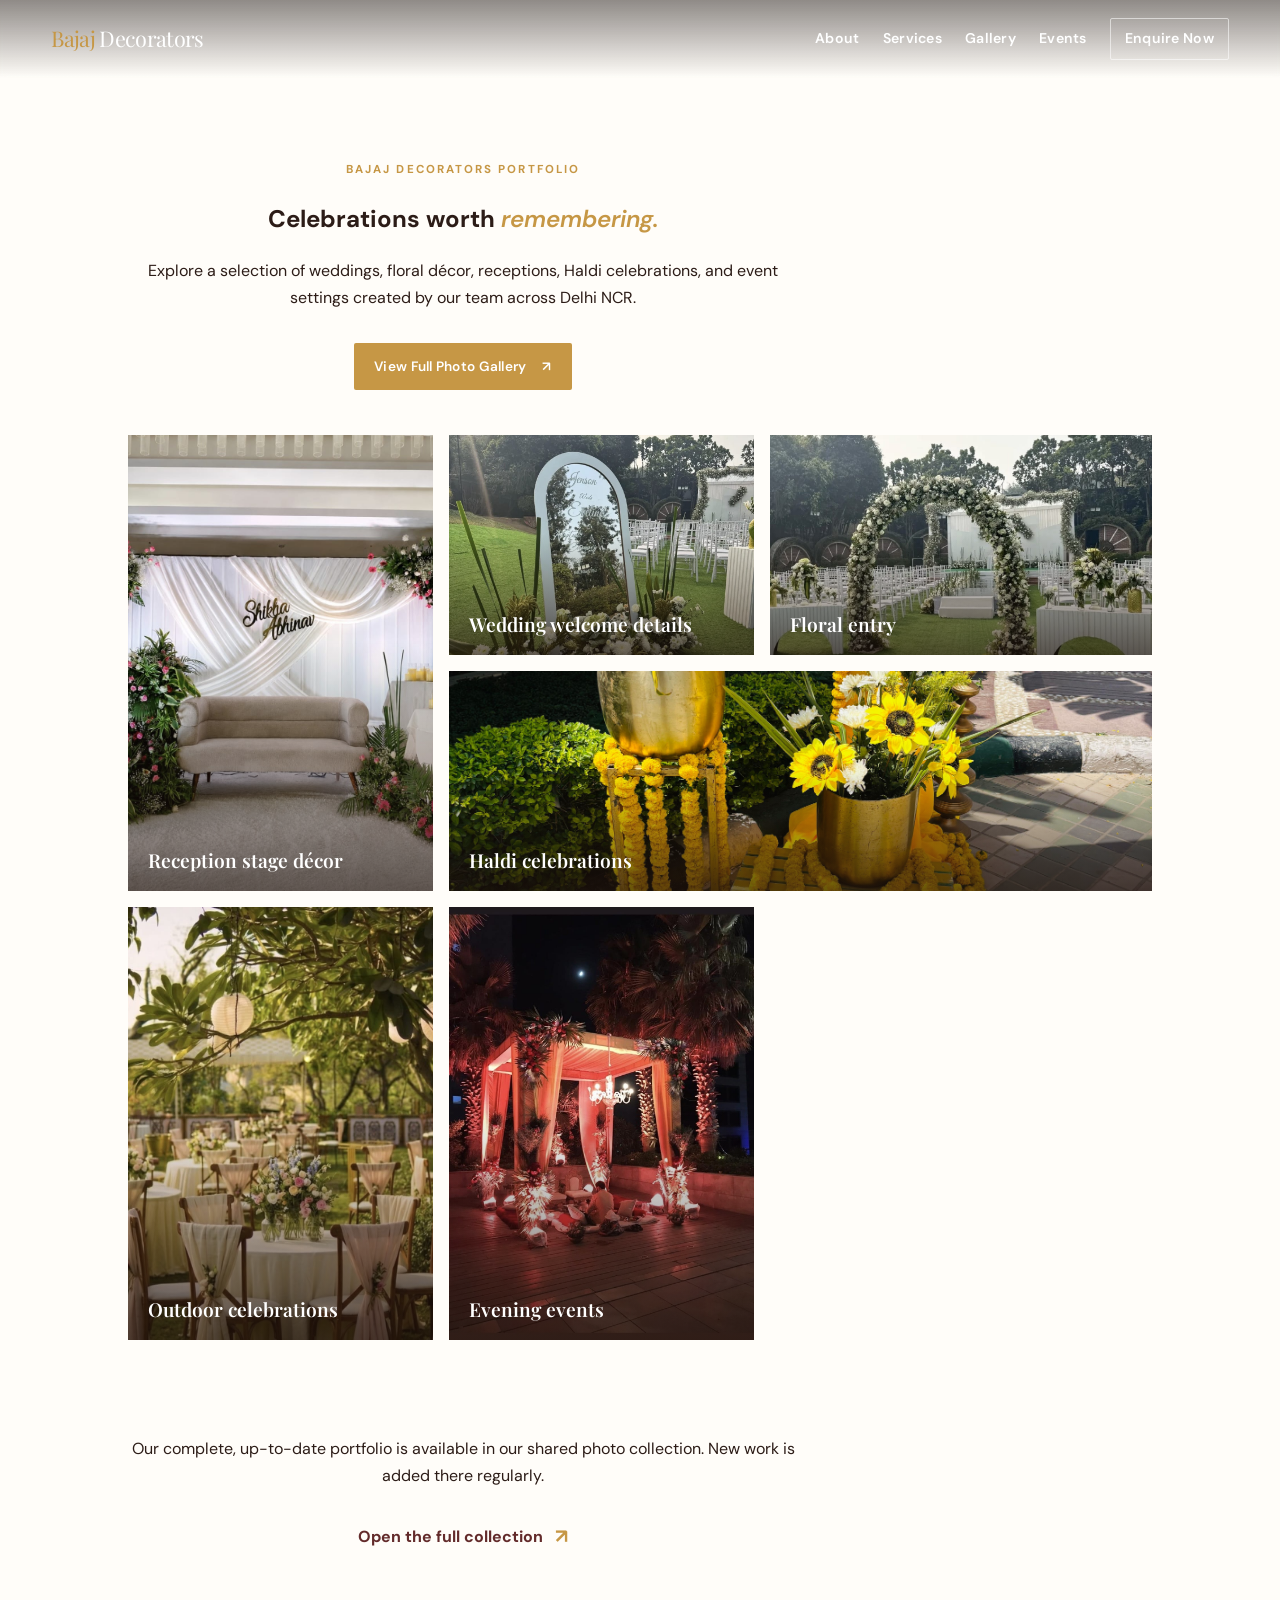
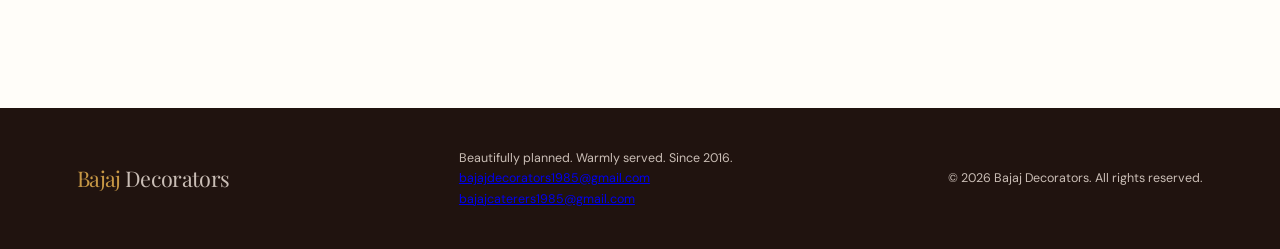
==== gallery.html @ 03653d62 "Add initial gallery.html with gallery structure" ====
<!doctype html>
<html lang="en">
<head>
  <meta charset="UTF-8">
  <meta name="viewport" content="width=device-width, initial-scale=1.0">
  <meta name="description" content="Explore weddings, receptions, décor, catering, and celebrations by Bajaj Decorators across Delhi NCR.">
  <title>Our Gallery | Bajaj Decorators</title>
  <link rel="preconnect" href="https://fonts.googleapis.com">
  <link rel="preconnect" href="https://fonts.gstatic.com" crossorigin>
  <link href="https://fonts.googleapis.com/css2?family=DM+Sans:wght@400;500;600;700&family=Playfair+Display:wght@600;700&display=swap" rel="stylesheet">
  <link rel="stylesheet" href="styles.css">
  <link rel="stylesheet" href="contact-simple.css">
</head>
<body>
  <header class="site-header" id="top">
    <a class="brand" href="index.html" aria-label="Bajaj Decorators home"><span>Bajaj</span> Decorators</a>
    <button class="menu-toggle" aria-label="Open navigation" aria-expanded="false"><span></span><span></span><span></span></button>
    <nav class="nav" aria-label="Main navigation">
      <a href="index.html#about">About</a>
      <a href="index.html#services">Services</a>
      <a href="gallery.html">Gallery</a>
      <a href="index.html#packages">Events</a>
      <a href="index.html#contact" class="nav-cta">Enquire Now</a>
    </nav>
  </header>

  <main>
    <section class="gallery section" style="padding-top: 10rem;">
      <div class="section-heading center reveal">
        <p class="eyebrow">Bajaj Decorators portfolio</p>
        <h1>Celebrations worth <em>remembering.</em></h1>
        <p>Explore a selection of weddings, floral décor, receptions, Haldi celebrations, and event settings created by our team across Delhi NCR.</p>
        <p style="margin-top: 2rem;"><a class="button button-gold" href="https://photos.app.goo.gl/iQLnN5PrqqTYxseU6" target="_blank" rel="noopener">View Full Photo Gallery <span>↗</span></a></p>
      </div>

      <div class="gallery-grid">
        <figure class="gallery-item tall reveal"><img src="reception-stage-decor.jpg" alt="Elegant floral reception stage décor"><figcaption>Reception stage décor</figcaption></figure>
        <figure class="gallery-item reveal"><img src="welcome-mirror-decor.jpg" alt="Floral welcome mirror for a wedding event"><figcaption>Wedding welcome details</figcaption></figure>
        <figure class="gallery-item reveal"><img src="floral-entry-arch.jpg" alt="White floral entry arch at an outdoor event"><figcaption>Floral entry</figcaption></figure>
        <figure class="gallery-item wide reveal"><img src="haldi-floral-decor.jpg" alt="Yellow floral décor at a celebration"><figcaption>Haldi celebrations</figcaption></figure>
        <figure class="gallery-item reveal"><img src="outdoor-celebration.jpg" alt="Outdoor celebration table setup with floral décor"><figcaption>Outdoor celebrations</figcaption></figure>
        <figure class="gallery-item reveal"><img src="evening-event-lighting.jpg" alt="Warmly lit evening celebration décor"><figcaption>Evening events</figcaption></figure>
      </div>

      <div class="section-heading center reveal" style="padding-top: 5rem;">
        <p>Our complete, up-to-date portfolio is available in our shared photo collection. New work is added there regularly.</p>
        <a class="text-link" href="https://photos.app.goo.gl/iQLnN5PrqqTYxseU6" target="_blank" rel="noopener">Open the full collection <span>↗</span></a>
      </div>
    </section>
  </main>

  <footer>
    <a class="brand" href="index.html"><span>Bajaj</span> Decorators</a>
    <p>Beautifully planned. Warmly served. Since 2016.<br><a href="mailto:bajajdecorators1985@gmail.com">bajajdecorators1985@gmail.com</a><br><a href="mailto:bajajcaterers1985@gmail.com">bajajcaterers1985@gmail.com</a></p>
    <p>© <span id="year"></span> Bajaj Decorators. All rights reserved.</p>
  </footer>
  <script src="script.js"></script>
</body>
</html>
---- styles.css ----
:root{--cream:#fbf6ed;--paper:#fffdf9;--gold:#c69745;--gold-light:#e9d5ac;--maroon:#632b2b;--brown:#2c1c17;--muted:#786a61;--line:#e9ded0;--serif:'Playfair Display',Georgia,serif;--sans:'DM Sans',Arial,sans-serif}*{box-sizing:border-box}html{scroll-behavior:smooth}body{margin:0;background:var(--cream);color:var(--brown);font-family:var(--sans);font-size:16px;line-height:1.65}.site-header{height:78px;width:100%;display:flex;align-items:center;justify-content:space-between;padding:0 clamp(24px,6vw,96px);position:absolute;z-index:10;color:#fff}.brand{font-family:var(--serif);font-size:1.35rem;color:inherit;text-decoration:none;letter-spacing:-.03em}.brand span{color:var(--gold)}.nav{display:flex;align-items:center;gap:28px}.nav a{color:inherit;text-decoration:none;font-size:.88rem;font-weight:600;letter-spacing:.02em}.nav a:not(.nav-cta):hover{color:var(--gold-light)}.nav-cta{border:1px solid rgba(255,255,255,.55);padding:9px 16px;border-radius:2px}.menu-toggle{display:none;background:transparent;border:0;padding:8px}.menu-toggle span{display:block;width:24px;height:2px;background:#fff;margin:5px}.hero{min-height:780px;min-height:100svh;display:flex;align-items:center;padding:130px clamp(24px,12vw,190px);background:linear-gradient(90deg,rgba(30,17,13,.8),rgba(30,17,13,.37)),url('https://images.unsplash.com/photo-1507504031003-b417219a0fde?auto=format&fit=crop&w=2000&q=90') center/cover;color:#fff;position:relative}.hero-content{max-width:680px}.eyebrow{text-transform:uppercase;color:var(--gold);font-size:.72rem;font-weight:700;letter-spacing:.18em;margin:0 0 17px}.hero h1,.section h2,.why-content h2,.contact h2{font:700 clamp(2.75rem,6vw,5.5rem)/1.06 var(--serif);letter-spacing:-.045em;margin:0 0 24px}.section h2,.why-content h2,.contact h2{font-size:clamp(2.25rem,4vw,4rem)}em{font-weight:600;color:var(--gold);font-style:italic}.hero-copy{max-width:570px;font-size:1.08rem;color:#f4ede8;margin-bottom:32px}.hero-actions{display:flex;gap:12px;flex-wrap:wrap}.button{display:inline-flex;align-items:center;justify-content:center;gap:16px;text-decoration:none;border:0;cursor:pointer;font:600 .85rem var(--sans);letter-spacing:.02em;padding:15px 20px;border-radius:2px;transition:.25s}.button:hover{transform:translateY(-3px);box-shadow:0 10px 20px rgba(31,15,7,.16)}.button-gold{background:var(--gold);color:#fff}.button-outline{border:1px solid rgba(255,255,255,.65);color:#fff}.button-dark{background:var(--brown);color:#fff}.hero-scroll{font-size:.7rem;text-transform:uppercase;letter-spacing:.16em;position:absolute;bottom:30px;left:clamp(24px,6vw,96px);display:flex;gap:12px;align-items:center}.hero-scroll span{width:42px;height:1px;background:var(--gold)}.section{padding:110px clamp(24px,10vw,160px)}.intro{display:grid;grid-template-columns:1.08fr .92fr;align-items:center;gap:clamp(45px,9vw,140px);background:var(--paper)}.intro-image{position:relative}.intro-image img{display:block;width:100%;height:590px;object-fit:cover}.image-note{background:var(--maroon);color:#fff;padding:22px 26px;position:absolute;bottom:-25px;right:-25px;font:600 1.2rem/1.3 var(--serif)}.image-note span{font:400 .78rem var(--sans);color:var(--gold-light);letter-spacing:.05em}.intro-copy>p:not(.eyebrow),.location-copy>p{color:var(--muted);max-width:540px}.text-link{display:inline-flex;margin-top:15px;gap:12px;align-items:center;color:var(--maroon);font-weight:700;text-decoration:none}.text-link span{color:var(--gold);font-size:1.25rem}.services{background:var(--cream)}.center{text-align:center}.section-heading{max-width:670px;margin:0 auto 55px}.section-heading>p:last-child{color:var(--muted)}.service-grid{display:grid;grid-template-columns:repeat(3,1fr);border:1px solid var(--line)}.service-card{padding:37px 32px;border-right:1px solid var(--line);border-bottom:1px solid var(--line);background:var(--paper);transition:.25s}.service-card:nth-child(3n){border-right:0}.service-card:nth-last-child(-n+3){border-bottom:0}.service-card:hover{background:var(--maroon);color:#fff;transform:scale(1.02);position:relative;z-index:1;box-shadow:0 10px 24px #50201d33}.service-card span{color:var(--gold);font-size:.76rem;font-weight:700;letter-spacing:.1em}.service-card h3{font:600 1.3rem/1.22 var(--serif);margin:20px 0 12px}.service-card p{font-size:.88rem;color:var(--muted);margin:0}.service-card:hover p{color:#f3ddd2}.why-us{display:grid;grid-template-columns:1fr 1fr;background:var(--brown);color:#fff}.why-image{min-height:620px}.why-image img{width:100%;height:100%;object-fit:cover}.why-content{padding:90px clamp(30px,8vw,120px);align-self:center}.why-content h2{max-width:540px}.reasons{display:grid;grid-template-columns:1fr 1fr;gap:0 32px;margin-top:37px}.reasons div{border-top:1px solid #ffffff2b;padding:14px 0;display:flex;gap:14px;align-items:baseline}.reasons b{color:var(--gold);font-size:.72rem}.reasons p{font-size:.89rem;margin:0}.gallery{background:var(--paper)}.gallery .section-heading{margin:0 0 45px}.gallery-grid{display:grid;grid-template-columns:1fr 1fr 1.25fr;grid-template-rows:220px 220px;gap:16px}.gallery-item{position:relative;overflow:hidden;margin:0}.gallery-item img{width:100%;height:100%;object-fit:cover;display:block;transition:.5s}.gallery-item:hover img{transform:scale(1.07)}.gallery-item:after{content:'';position:absolute;inset:0;background:linear-gradient(transparent 45%,#1e110ba8)}.gallery-item figcaption{position:absolute;bottom:18px;left:20px;color:#fff;font:600 1.2rem var(--serif);z-index:1}.gallery-item.tall{grid-row:span 2}.gallery-item.wide{grid-column:span 2}.gallery-note{font-size:.82rem;color:var(--muted);margin:20px 0 0}.packages{background:#f4ecdf}.package-grid{display:grid;grid-template-columns:repeat(3,1fr);gap:22px;align-items:center;max-width:1170px;margin:auto}.package-card{background:var(--paper);padding:38px 35px;border:1px solid var(--line);min-height:440px}.package-card.featured{background:var(--maroon);color:#fff;padding-top:49px;padding-bottom:49px;border:0;box-shadow:0 18px 35px #48231c2b}.package-type{text-transform:uppercase;letter-spacing:.15em;font-size:.68rem;color:var(--gold);font-weight:700;margin:0 0 18px}.package-card h3{font:600 2rem var(--serif);margin:0 0 12px}.package-copy{font-size:.9rem;color:var(--muted);min-height:50px}.featured .package-copy{color:#ecdeda}.price{font-size:.75rem;text-transform:uppercase;letter-spacing:.08em;margin:24px 0 16px}.price strong{display:block;font:600 1.45rem var(--serif);text-transform:none;letter-spacing:0;color:var(--brown)}.featured .price strong{color:var(--gold-light)}.package-card ul{padding:0;list-style:none;border-top:1px solid var(--line);margin:0 0 28px}.package-card li{font-size:.84rem;padding:8px 0;border-bottom:1px solid var(--line)}.package-card li:before{content:'✓';color:var(--gold);margin-right:8px}.featured ul,.featured li{border-color:#ffffff2c}.location{display:grid;grid-template-columns:.9fr 1.1fr;gap:70px;align-items:center;background:var(--paper)}.map-placeholder{background:linear-gradient(135deg,#e8dbc7 25%,#f3e9dc 25% 50%,#e8dbc7 50% 75%,#f3e9dc 75%);background-size:34px 34px;min-height:350px;display:grid;place-items:center;text-align:center}.map-placeholder div{background:#fff;padding:23px 29px;box-shadow:0 10px 25px #5933181e;display:grid;gap:5px}.map-placeholder span{color:var(--maroon);font-size:2rem}.map-placeholder b{font:600 1rem var(--serif)}.map-placeholder small{color:var(--muted);font-size:.72rem}.contact{background:var(--brown);color:#fff;padding:100px clamp(24px,10vw,160px)}.contact-inner{display:grid;grid-template-columns:.85fr 1.15fr;gap:clamp(50px,10vw,150px);max-width:1250px;margin:auto}.contact-copy>p:not(.eyebrow){color:#e6d9d2;max-width:440px}.quick-links{display:flex;flex-wrap:wrap;gap:10px;margin:30px 0}.quick-links a{border:1px solid #ffffff5c;color:#fff;text-decoration:none;padding:9px 13px;font-size:.82rem;font-weight:600}.quick-links span{color:var(--gold)}.contact-details{font-size:.85rem;color:var(--gold-light)}.enquiry-form{background:var(--paper);padding:33px;color:var(--brown);display:grid;gap:17px}.enquiry-form label{font-size:.76rem;font-weight:700;letter-spacing:.04em;display:grid;gap:6px}.enquiry-form input,.enquiry-form select,.enquiry-form textarea{font:400 .9rem var(--sans);padding:11px 0;border:0;border-bottom:1px solid var(--line);background:transparent;color:var(--brown);outline:none}.enquiry-form input:focus,.enquiry-form select:focus,.enquiry-form textarea:focus{border-color:var(--gold)}.form-row{display:grid;grid-template-columns:1fr 1fr;gap:22px}.form-status{margin:0;color:var(--maroon);font-size:.83rem}footer{display:grid;grid-template-columns:1fr 1fr 1fr;gap:20px;align-items:center;padding:27px clamp(24px,6vw,96px);background:#20130f;color:#cabeb6;font-size:.78rem}footer p:last-child{text-align:right}.reveal{opacity:0;transform:translateY(18px);transition:opacity .7s ease,transform .7s ease}.reveal.visible{opacity:1;transform:none}@media(max-width:850px){.site-header{height:65px;padding:0 24px}.menu-toggle{display:block;z-index:2}.nav{display:none;position:absolute;top:0;right:0;left:0;padding:80px 24px 24px;background:var(--brown);flex-direction:column;align-items:flex-start;gap:18px}.nav.open{display:flex}.nav-cta{width:100%;text-align:center}.hero{min-height:650px;padding:110px 24px 80px}.hero-scroll{left:24px}.section{padding:75px 24px}.intro,.location,.contact-inner{grid-template-columns:1fr}.intro-image img{height:430px}.intro{gap:55px}.image-note{right:12px;bottom:-18px}.service-grid{grid-template-columns:1fr 1fr}.service-card:nth-child(3n){border-right:1px solid var(--line)}.service-card:nth-child(2n){border-right:0}.service-card:nth-last-child(-n+3){border-bottom:1px solid var(--line)}.service-card:nth-last-child(-n+2){border-bottom:0}.why-us{grid-template-columns:1fr}.why-image{min-height:350px}.why-content{padding:70px 24px}.gallery-grid{grid-template-columns:1fr 1fr;grid-template-rows:200px 200px 200px}.gallery-item.tall{grid-row:span 2}.gallery-item.wide{grid-column:span 2}.package-grid{grid-template-columns:1fr;max-width:500px}.package-card,.package-card.featured{min-height:0;padding:35px}.location{gap:40px}.contact{padding:75px 24px}footer{grid-template-columns:1fr;text-align:center;padding:30px 24px}footer p{margin:0}footer p:last-child{text-align:center}}@media(max-width:480px){.hero h1{font-size:2.85rem}.hero-copy{font-size:.96rem}.section h2,.why-content h2,.contact h2{font-size:2.45rem}.service-grid,.reasons,.gallery-grid,.form-row{grid-template-columns:1fr}.service-card,.service-card:nth-child(3n){border-right:0}.service-card:nth-last-child(-n+2){border-bottom:1px solid var(--line)}.service-card:last-child{border-bottom:0}.gallery-grid{grid-template-rows:220px 180px 180px 200px}.gallery-item.tall{grid-row:span 1}.gallery-item.wide{grid-column:span 1}.reasons{gap:0}.map-placeholder{min-height:260px}}
---- contact-simple.css ----
.contact-message{background:var(--paper);color:var(--brown);padding:38px;align-self:center}.contact-message h3{font:600 2rem/1.15 var(--serif);margin:0 0 15px}.contact-message p:not(.eyebrow){color:var(--muted);font-size:.92rem;margin:0 0 24px}.hero.hero-crisp{background-image:linear-gradient(90deg,rgba(25,16,12,.52),rgba(25,16,12,.08)),url('exec-2c87ad15-1db0-4bf9-98c1-8e76891f3cc4.png');background-position:center;background-size:cover;background-repeat:no-repeat}.reviews{background:var(--cream)}.review-grid{display:grid;grid-template-columns:repeat(2,1fr);gap:22px;max-width:940px;margin:auto}.review-card{padding:34px;background:var(--paper);border:1px solid var(--line)}.review-card p{font:600 1.2rem/1.5 var(--serif);margin:0 0 20px}.review-card footer{display:block;padding:0;background:transparent;color:var(--muted);font-size:.78rem}.review-source{text-align:center;margin:24px 0 0;font-size:.82rem}.review-source a{color:var(--maroon);font-weight:700}@media(max-width:850px){.contact-message{padding:30px}.review-grid{grid-template-columns:1fr}.hero.hero-crisp{background-position:62% center}}.site-header{height:78px;padding:0 clamp(20px,4vw,72px);background:linear-gradient(180deg,rgba(22,14,11,.48),rgba(22,14,11,0));backdrop-filter:blur(3px)}.nav{gap:clamp(12px,1.8vw,28px);white-space:nowrap}.nav a{font-size:clamp(.73rem,1.1vw,.88rem)}.nav-cta{padding:8px 14px}@media(max-width:760px){.site-header{height:70px;padding:0 20px;background:rgba(28,18,15,.88);backdrop-filter:blur(10px)}.menu-toggle{display:block;z-index:20}.nav{display:none;position:absolute;top:70px;left:16px;right:16px;flex-direction:column;align-items:stretch;gap:2px;padding:12px;background:#2c1c17;border:1px solid rgba(233,213,172,.38);box-shadow:0 18px 35px rgba(0,0,0,.24)}.nav.open{display:flex}.nav a{display:block;padding:10px 12px;font-size:.9rem}.nav-cta{text-align:center;margin-top:4px;padding:10px 12px}}
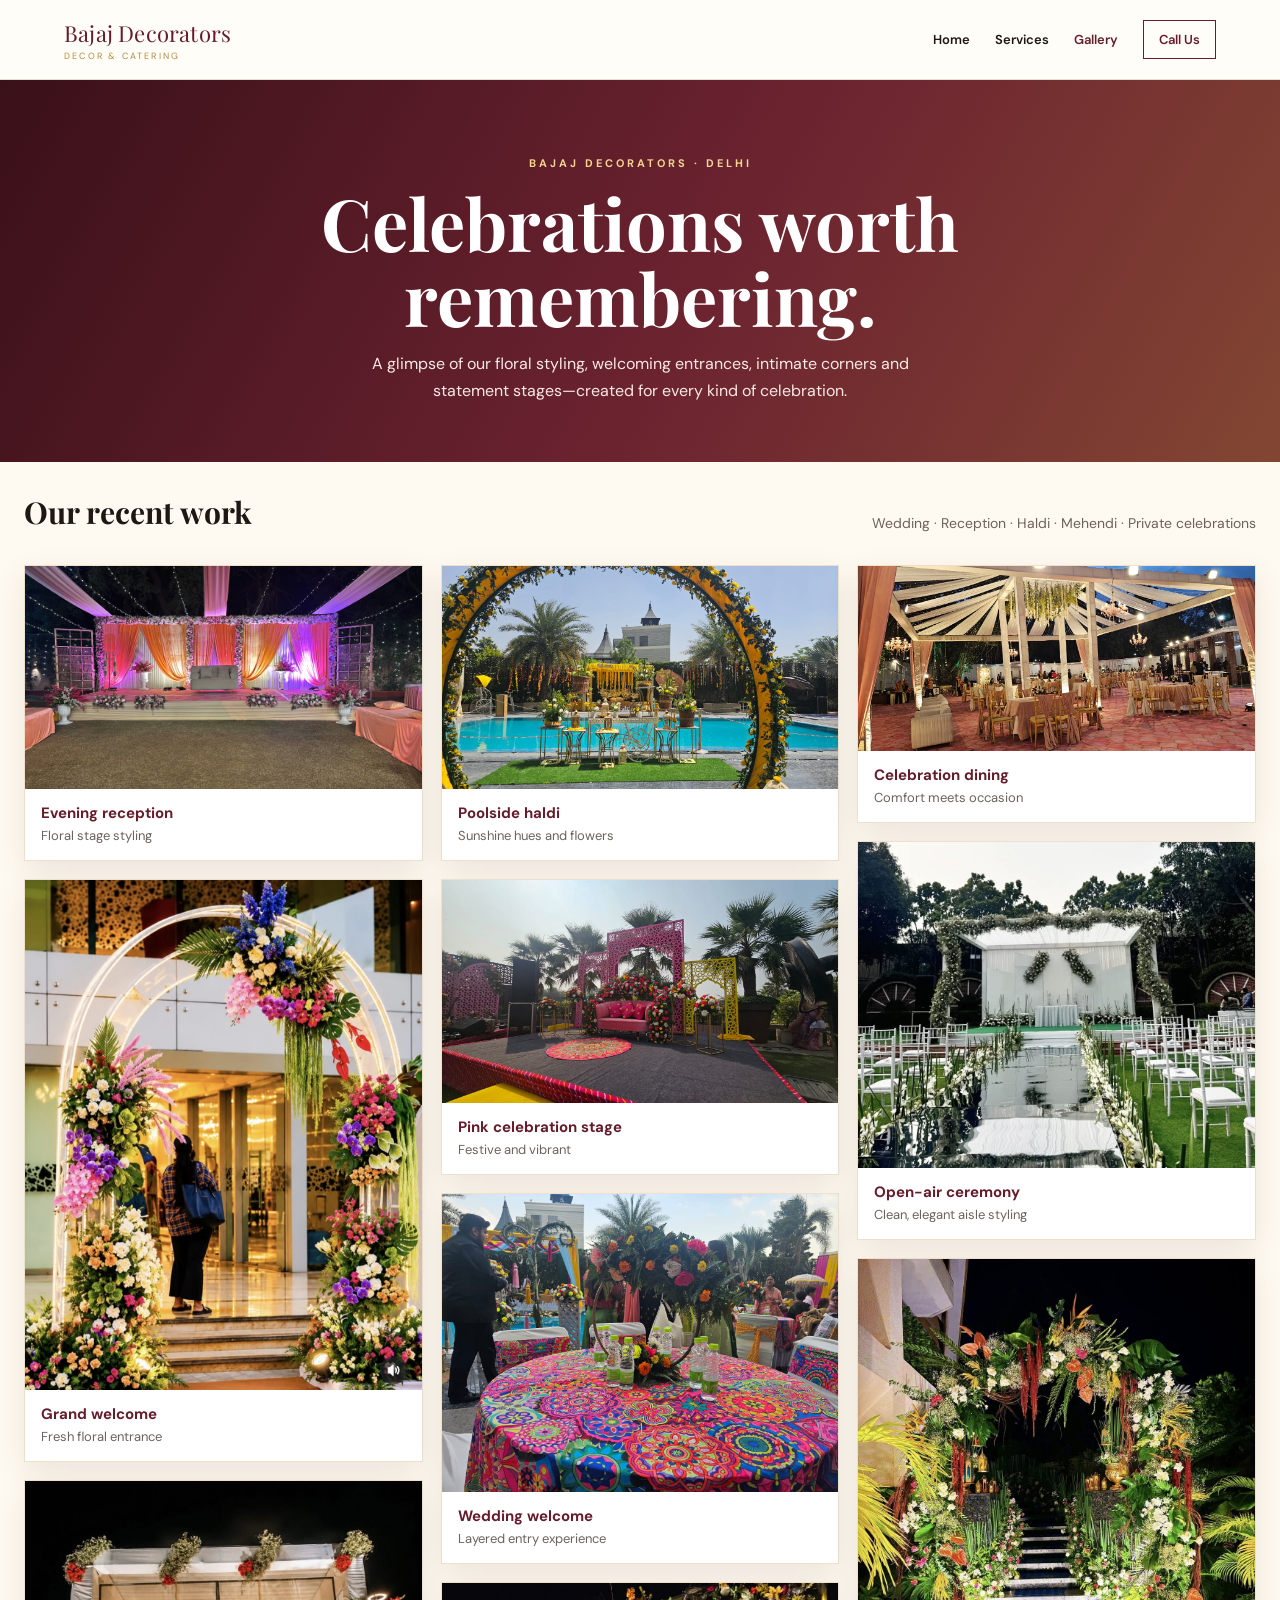
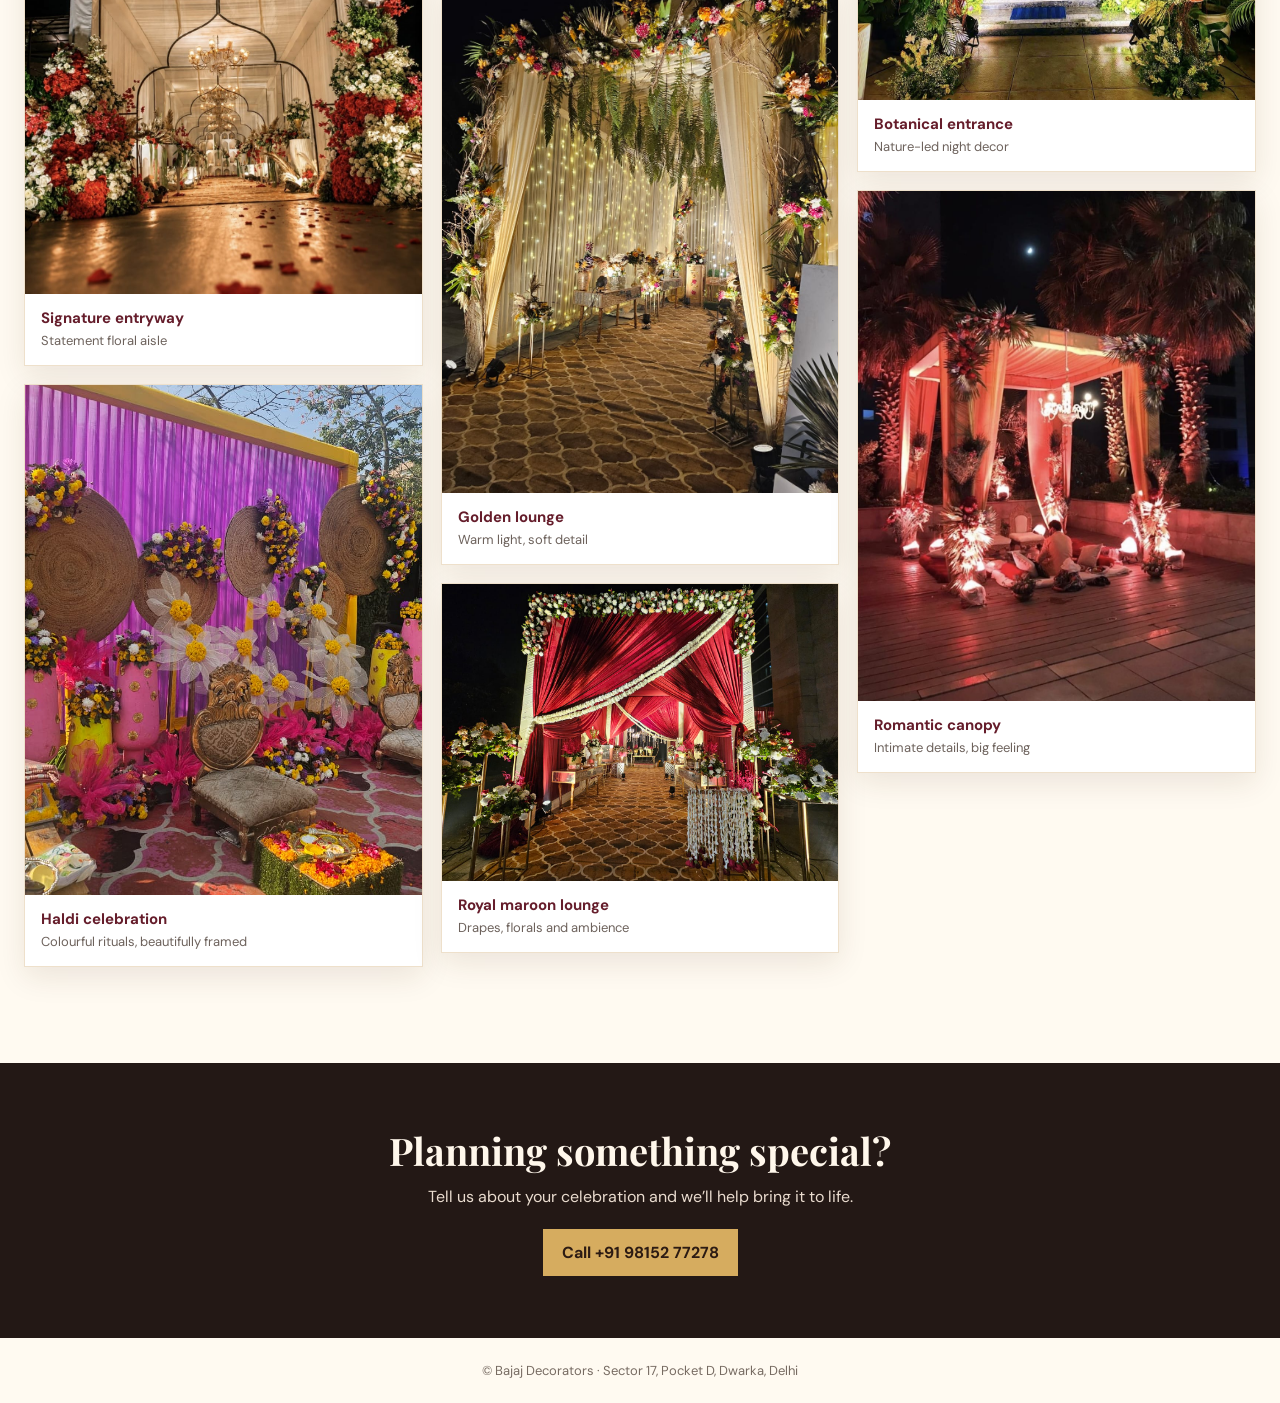
==== commit 0d70b509: "Publish curated in-site gallery Updated the gallery page with new title and description, and restruc" ====
--- a/gallery.html
+++ b/gallery.html
@@ -1,59 +1,44 @@
-<!doctype html>
+<!DOCTYPE html>
 <html lang="en">
 <head>
   <meta charset="UTF-8">
   <meta name="viewport" content="width=device-width, initial-scale=1.0">
-  <meta name="description" content="Explore weddings, receptions, décor, catering, and celebrations by Bajaj Decorators across Delhi NCR.">
-  <title>Our Gallery | Bajaj Decorators</title>
+  <title>Gallery | Bajaj Decorators</title>
+  <meta name="description" content="A selection of wedding, haldi, reception and celebration decor by Bajaj Decorators in Delhi.">
   <link rel="preconnect" href="https://fonts.googleapis.com">
   <link rel="preconnect" href="https://fonts.gstatic.com" crossorigin>
   <link href="https://fonts.googleapis.com/css2?family=DM+Sans:wght@400;500;600;700&family=Playfair+Display:wght@600;700&display=swap" rel="stylesheet">
-  <link rel="stylesheet" href="styles.css">
-  <link rel="stylesheet" href="contact-simple.css">
+  <style>
+    :root{--ink:#1f1714;--wine:#651d2b;--gold:#b38a43;--cream:#fffaf1;--muted:#6d625c}*{box-sizing:border-box}body{margin:0;background:var(--cream);color:var(--ink);font-family:'DM Sans',sans-serif}.nav{height:80px;display:flex;align-items:center;justify-content:space-between;padding:0 clamp(22px,5vw,78px);background:#fffdf8;border-bottom:1px solid #eadfce;position:sticky;top:0;z-index:10}.brand{font-family:'Playfair Display',serif;font-size:22px;color:var(--wine);text-decoration:none;letter-spacing:.2px}.brand span{display:block;font-family:'DM Sans',sans-serif;font-size:9px;letter-spacing:2.2px;text-transform:uppercase;color:var(--gold);margin-top:2px}.navlinks{display:flex;gap:25px;align-items:center}.navlinks a{font-size:13px;font-weight:600;color:var(--ink);text-decoration:none}.navlinks a.active{color:var(--wine)}.call{border:1px solid var(--wine);color:var(--wine)!important;padding:10px 15px}.hero{padding:76px 24px 58px;text-align:center;background:linear-gradient(120deg,#3a1019 0%,#6c2330 55%,#9c6d35 150%);color:#fff}.eyebrow{text-transform:uppercase;letter-spacing:3px;font-size:11px;color:#f2d591;font-weight:700}.hero h1{font-family:'Playfair Display',serif;font-size:clamp(40px,7vw,72px);line-height:1.04;margin:15px auto;max-width:900px}.hero p{max-width:570px;margin:0 auto;color:#f8e9e5;font-size:16px;line-height:1.7}.bar{max-width:1280px;margin:0 auto;padding:30px 24px 9px;display:flex;justify-content:space-between;align-items:end;gap:16px}.bar h2{font-family:'Playfair Display',serif;font-size:30px;margin:0}.bar p{color:var(--muted);margin:0;text-align:right;font-size:14px}.gallery{max-width:1280px;margin:0 auto;padding:24px 24px 78px;columns:3 290px;column-gap:18px}.card{break-inside:avoid;display:inline-block;width:100%;margin:0 0 18px;background:#fff;box-shadow:0 10px 28px rgba(71,37,20,.10);border:1px solid #eee0cb}.card img{width:100%;display:block;object-fit:cover;max-height:510px}.caption{padding:14px 16px 16px}.caption h3{margin:0 0 4px;font-size:15px;color:var(--wine)}.caption p{margin:0;color:var(--muted);font-size:13px}.cta{background:#231815;color:#fff7eb;padding:62px 24px;text-align:center}.cta h2{font-family:'Playfair Display',serif;font-size:38px;margin:0 0 10px}.cta p{color:#eadccf;margin:0 0 22px}.cta a{display:inline-block;background:#d6ac5f;color:#2c1b13;text-decoration:none;font-weight:700;padding:13px 19px}.footer{padding:24px;text-align:center;color:#776b62;font-size:13px}@media(max-width:720px){.nav{height:68px;padding:0 18px}.navlinks a:not(.call){display:none}.brand{font-size:18px}.hero{padding:60px 20px 45px}.bar{padding:25px 20px 4px;display:block}.bar p{text-align:left;margin-top:7px}.gallery{padding:20px 14px 50px;columns:2 155px;column-gap:11px}.card{margin-bottom:11px}.caption{padding:10px 11px 12px}.caption h3{font-size:13px}.caption p{font-size:12px}.cta h2{font-size:31px}}
+  </style>
 </head>
 <body>
-  <header class="site-header" id="top">
-    <a class="brand" href="index.html" aria-label="Bajaj Decorators home"><span>Bajaj</span> Decorators</a>
-    <button class="menu-toggle" aria-label="Open navigation" aria-expanded="false"><span></span><span></span><span></span></button>
-    <nav class="nav" aria-label="Main navigation">
-      <a href="index.html#about">About</a>
-      <a href="index.html#services">Services</a>
-      <a href="gallery.html">Gallery</a>
-      <a href="index.html#packages">Events</a>
-      <a href="index.html#contact" class="nav-cta">Enquire Now</a>
+  <header class="nav">
+    <a class="brand" href="index.html">Bajaj Decorators<span>Decor & Catering</span></a>
+    <nav class="navlinks" aria-label="Main navigation">
+      <a href="index.html">Home</a><a href="index.html#services">Services</a><a class="active" href="gallery.html">Gallery</a><a href="index.html#contact" class="call">Call Us</a>
     </nav>
   </header>
-
   <main>
-    <section class="gallery section" style="padding-top: 10rem;">
-      <div class="section-heading center reveal">
-        <p class="eyebrow">Bajaj Decorators portfolio</p>
-        <h1>Celebrations worth <em>remembering.</em></h1>
-        <p>Explore a selection of weddings, floral décor, receptions, Haldi celebrations, and event settings created by our team across Delhi NCR.</p>
-        <p style="margin-top: 2rem;"><a class="button button-gold" href="https://photos.app.goo.gl/iQLnN5PrqqTYxseU6" target="_blank" rel="noopener">View Full Photo Gallery <span>↗</span></a></p>
-      </div>
-
-      <div class="gallery-grid">
-        <figure class="gallery-item tall reveal"><img src="reception-stage-decor.jpg" alt="Elegant floral reception stage décor"><figcaption>Reception stage décor</figcaption></figure>
-        <figure class="gallery-item reveal"><img src="welcome-mirror-decor.jpg" alt="Floral welcome mirror for a wedding event"><figcaption>Wedding welcome details</figcaption></figure>
-        <figure class="gallery-item reveal"><img src="floral-entry-arch.jpg" alt="White floral entry arch at an outdoor event"><figcaption>Floral entry</figcaption></figure>
-        <figure class="gallery-item wide reveal"><img src="haldi-floral-decor.jpg" alt="Yellow floral décor at a celebration"><figcaption>Haldi celebrations</figcaption></figure>
-        <figure class="gallery-item reveal"><img src="outdoor-celebration.jpg" alt="Outdoor celebration table setup with floral décor"><figcaption>Outdoor celebrations</figcaption></figure>
-        <figure class="gallery-item reveal"><img src="evening-event-lighting.jpg" alt="Warmly lit evening celebration décor"><figcaption>Evening events</figcaption></figure>
-      </div>
-
-      <div class="section-heading center reveal" style="padding-top: 5rem;">
-        <p>Our complete, up-to-date portfolio is available in our shared photo collection. New work is added there regularly.</p>
-        <a class="text-link" href="https://photos.app.goo.gl/iQLnN5PrqqTYxseU6" target="_blank" rel="noopener">Open the full collection <span>↗</span></a>
-      </div>
+    <section class="hero"><div class="eyebrow">Bajaj Decorators · Delhi</div><h1>Celebrations worth remembering.</h1><p>A glimpse of our floral styling, welcoming entrances, intimate corners and statement stages—created for every kind of celebration.</p></section>
+    <section class="bar"><h2>Our recent work</h2><p>Wedding · Reception · Haldi · Mehendi · Private celebrations</p></section>
+    <section class="gallery" aria-label="Bajaj Decorators project gallery">
+      <article class="card"><img src="gallery-assets/evening-stage.jpg" alt="Pink and gold floral wedding stage at night"><div class="caption"><h3>Evening reception</h3><p>Floral stage styling</p></div></article>
+      <article class="card"><img src="gallery-assets/floral-entrance.jpg" alt="Colourful floral entrance arch"><div class="caption"><h3>Grand welcome</h3><p>Fresh floral entrance</p></div></article>
+      <article class="card"><img src="gallery-assets/red-white-entrance.jpg" alt="Red and white floral wedding entrance"><div class="caption"><h3>Signature entryway</h3><p>Statement floral aisle</p></div></article>
+      <article class="card"><img src="gallery-assets/haldi-seat.jpg" alt="Bright haldi seating area with flowers"><div class="caption"><h3>Haldi celebration</h3><p>Colourful rituals, beautifully framed</p></div></article>
+      <article class="card"><img src="gallery-assets/haldi-poolside.jpg" alt="Yellow floral poolside haldi decor"><div class="caption"><h3>Poolside haldi</h3><p>Sunshine hues and flowers</p></div></article>
+      <article class="card"><img src="gallery-assets/pink-stage.jpg" alt="Pink floral celebration stage"><div class="caption"><h3>Pink celebration stage</h3><p>Festive and vibrant</p></div></article>
+      <article class="card"><img src="gallery-assets/grand-entrance.jpg" alt="Grand white and red floral entrance"><div class="caption"><h3>Wedding welcome</h3><p>Layered entry experience</p></div></article>
+      <article class="card"><img src="gallery-assets/golden-lounge.jpg" alt="Golden floral lounge with fairy lights"><div class="caption"><h3>Golden lounge</h3><p>Warm light, soft detail</p></div></article>
+      <article class="card"><img src="gallery-assets/maroon-lounge.jpg" alt="Maroon draped wedding lounge"><div class="caption"><h3>Royal maroon lounge</h3><p>Drapes, florals and ambience</p></div></article>
+      <article class="card"><img src="gallery-assets/luxe-dining.jpg" alt="Elegant outdoor reception dining"><div class="caption"><h3>Celebration dining</h3><p>Comfort meets occasion</p></div></article>
+      <article class="card"><img src="gallery-assets/ceremony-aisle.jpg" alt="Outdoor ceremony aisle with white flowers"><div class="caption"><h3>Open-air ceremony</h3><p>Clean, elegant aisle styling</p></div></article>
+      <article class="card"><img src="gallery-assets/botanical-entrance.jpg" alt="Lush botanical wedding entrance at night"><div class="caption"><h3>Botanical entrance</h3><p>Nature-led night decor</p></div></article>
+      <article class="card"><img src="gallery-assets/romantic-canopy.jpg" alt="Romantic peach and floral canopy"><div class="caption"><h3>Romantic canopy</h3><p>Intimate details, big feeling</p></div></article>
     </section>
+    <section class="cta"><h2>Planning something special?</h2><p>Tell us about your celebration and we’ll help bring it to life.</p><a href="tel:+919815277278">Call +91 98152 77278</a></section>
   </main>
-
-  <footer>
-    <a class="brand" href="index.html"><span>Bajaj</span> Decorators</a>
-    <p>Beautifully planned. Warmly served. Since 2016.<br><a href="mailto:bajajdecorators1985@gmail.com">bajajdecorators1985@gmail.com</a><br><a href="mailto:bajajcaterers1985@gmail.com">bajajcaterers1985@gmail.com</a></p>
-    <p>© <span id="year"></span> Bajaj Decorators. All rights reserved.</p>
-  </footer>
-  <script src="script.js"></script>
+  <footer class="footer">© Bajaj Decorators · Sector 17, Pocket D, Dwarka, Delhi</footer>
 </body>
 </html>
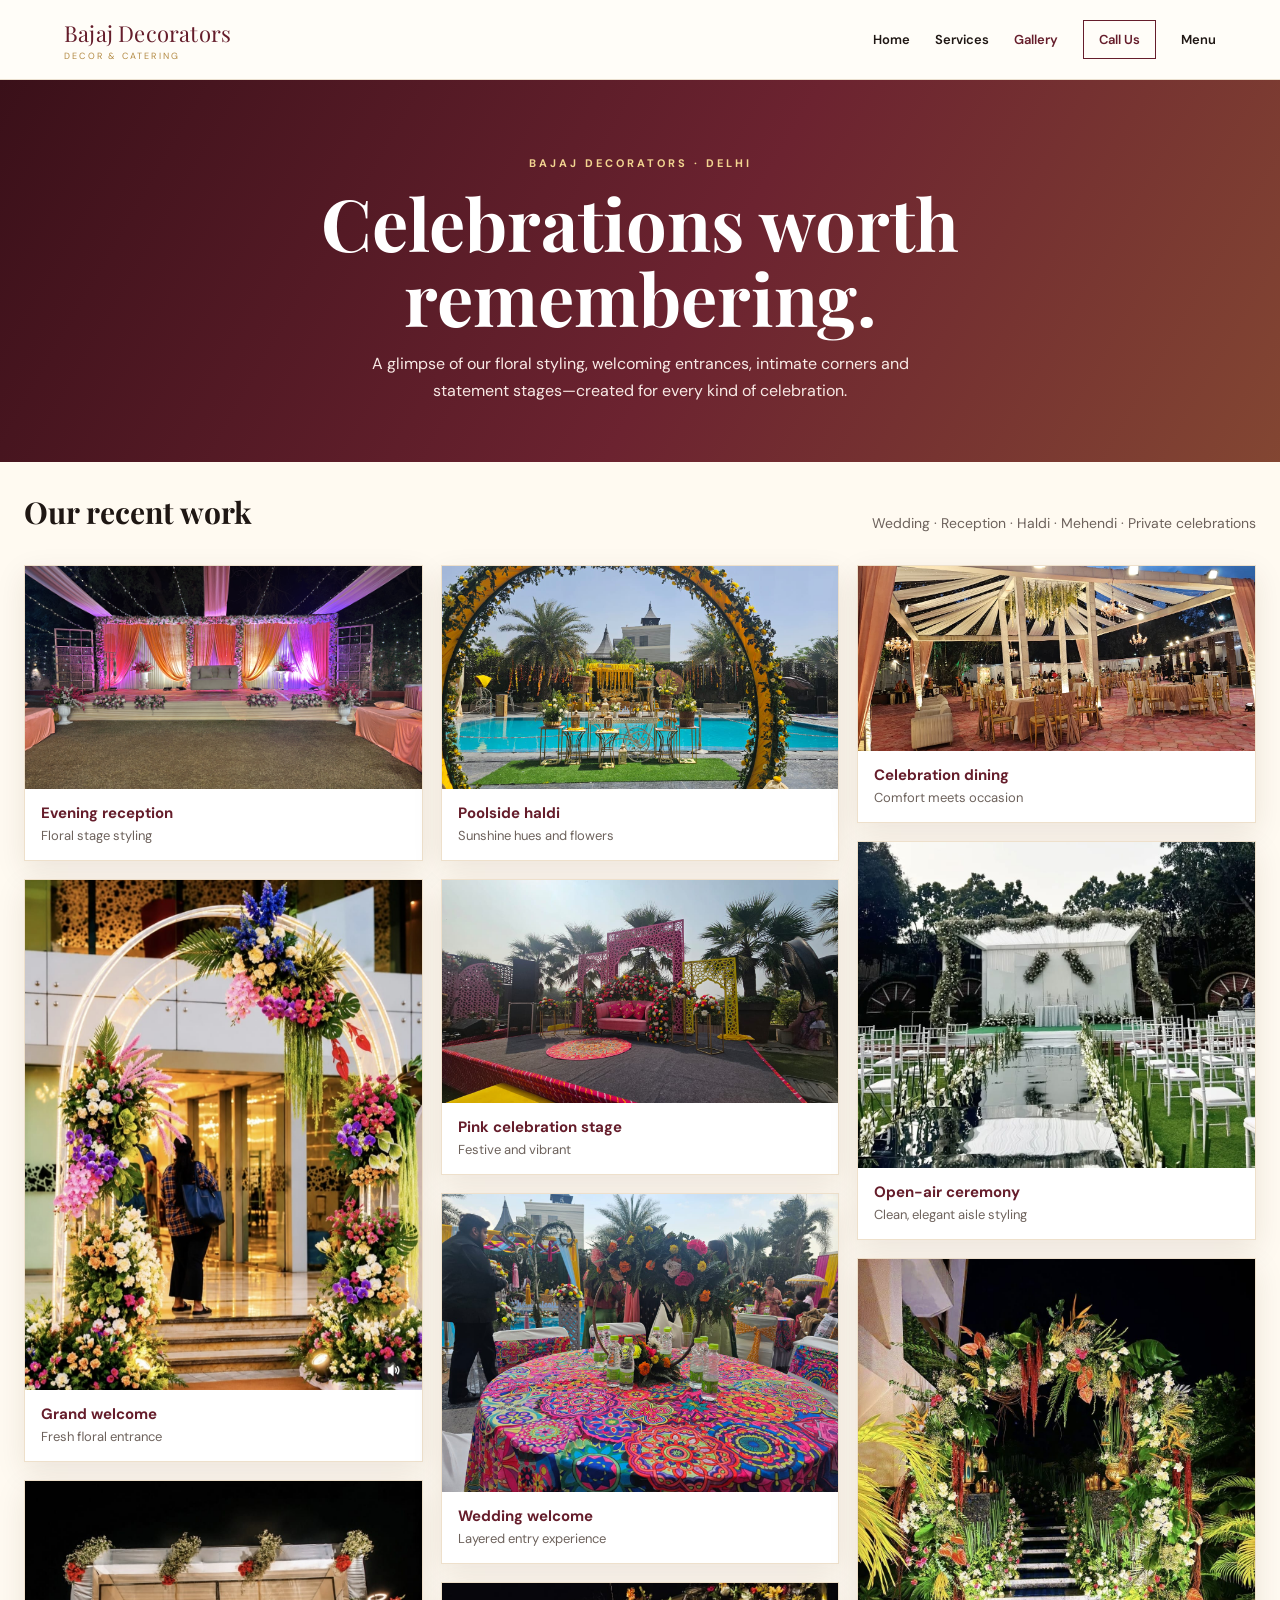
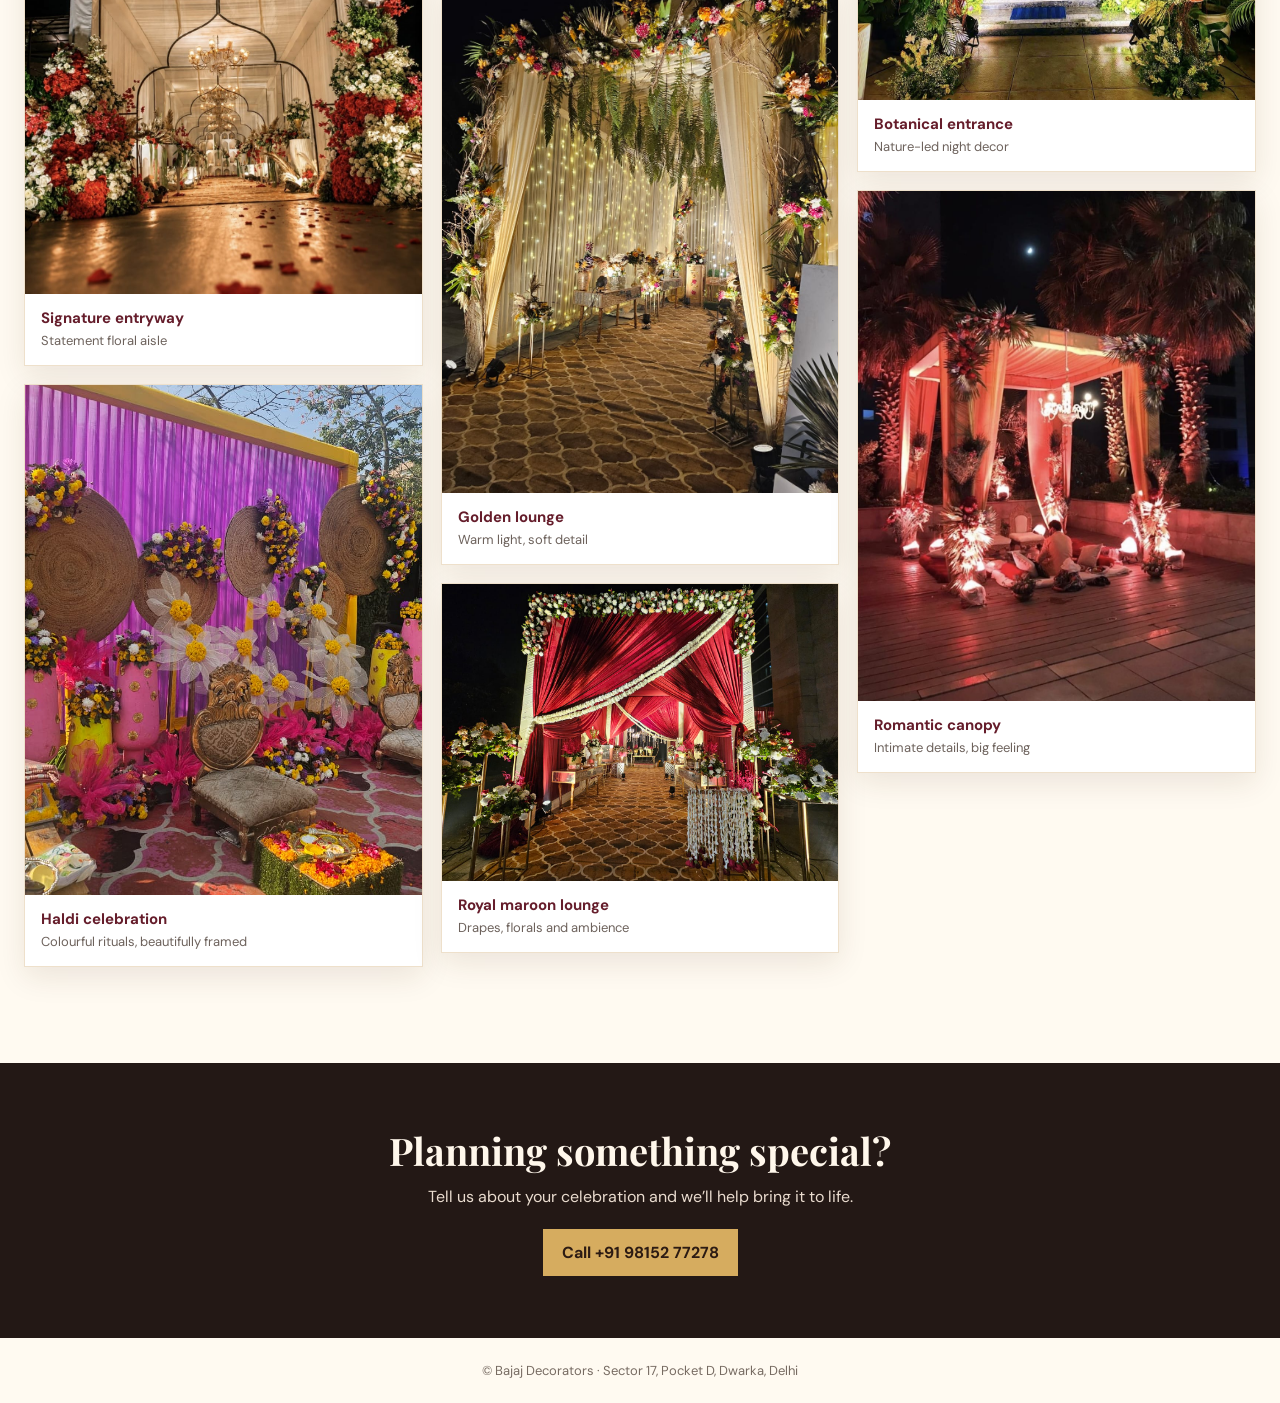
==== commit 09b9fd4c: "Add Gallery mobile navigation Added a responsive navigation menu with toggle functionality." ====
--- a/gallery.html
+++ b/gallery.html
@@ -42,3 +42,4 @@
   <footer class="footer">© Bajaj Decorators · Sector 17, Pocket D, Dwarka, Delhi</footer>
 </body>
 </html>
+<script>(()=>{const n=document.querySelector('.navlinks'),h=document.querySelector('.nav');if(!n||!h)return;if(!n.querySelector('[href="menu.html"]'))n.insertAdjacentHTML('beforeend','<a href="menu.html">Menu</a>');const b=document.createElement('button');b.className='menu-toggle';b.type='button';b.setAttribute('aria-label','Open navigation');b.setAttribute('aria-expanded','false');b.innerHTML='<i></i><i></i><i></i>';h.append(b);const s=document.createElement('style');s.textContent='.menu-toggle{display:none}@media(max-width:720px){.menu-toggle{display:grid;gap:5px;width:42px;height:42px;padding:10px;background:#fffdf8;border:1px solid #651d2b;place-content:center}.menu-toggle i{width:20px;height:2px;background:#651d2b}.navlinks{display:none;position:absolute;top:68px;left:0;right:0;padding:14px 18px 18px;background:#fffdf8;border-bottom:1px solid #eadfce;box-shadow:0 12px 20px #0002}.navlinks.open{display:flex;flex-direction:column;align-items:stretch;gap:0}.navlinks a,.navlinks a:not(.call){display:block;padding:12px 4px;border-bottom:1px solid #eee0cb}.navlinks .call{margin-top:12px;text-align:center}}';document.head.append(s);b.onclick=()=>{const o=n.classList.toggle('open');b.setAttribute('aria-expanded',o)};n.querySelectorAll('a').forEach(a=>a.onclick=()=>n.classList.remove('open'))})();</script>
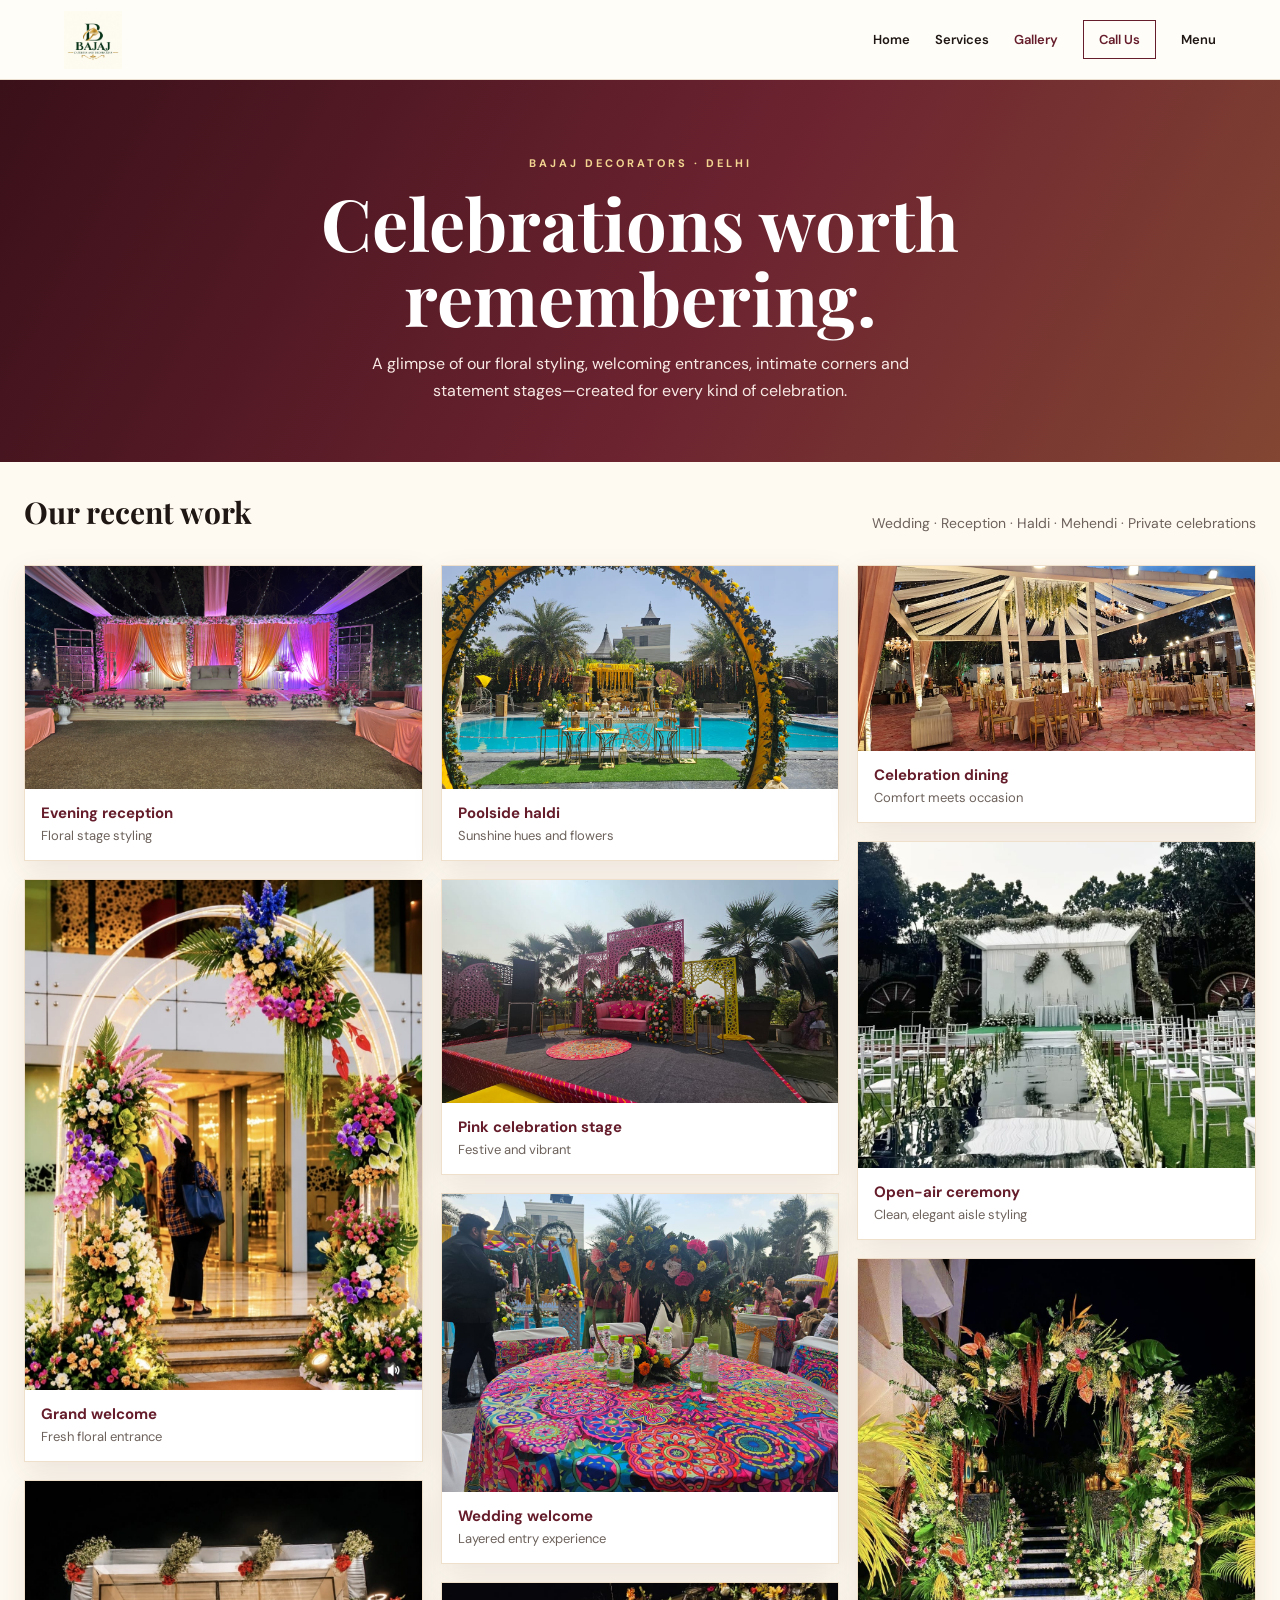
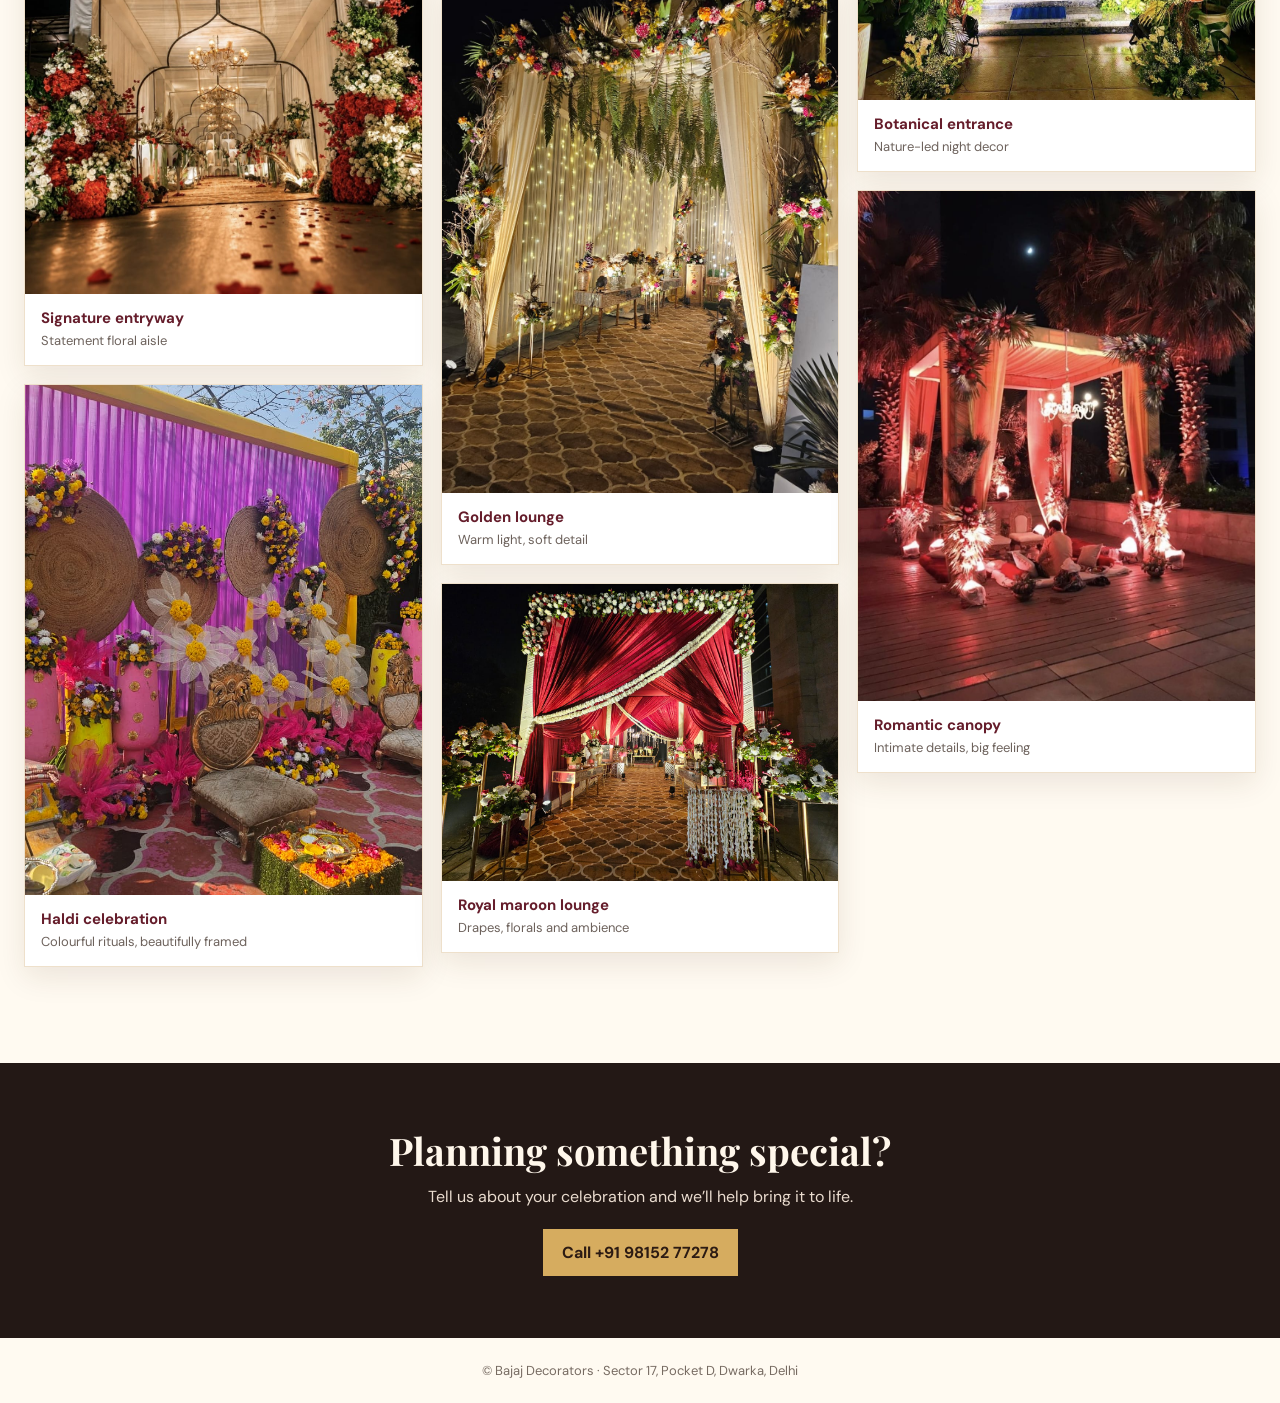
==== commit 1ce326aa: "Update Bajaj logo and founding year to 1985" ====
--- a/gallery.html
+++ b/gallery.html
@@ -14,7 +14,7 @@
 </head>
 <body>
   <header class="nav">
-    <a class="brand" href="index.html">Bajaj Decorators<span>Decor & Catering</span></a>
+    <a class="brand" href="index.html" aria-label="Bajaj Decorators home"><img src="bajaj-caterers-decorators-logo.jpg" alt="Bajaj Caterers and Decorators" width="58" height="58" style="object-fit:contain;display:block"></a>
     <nav class="navlinks" aria-label="Main navigation">
       <a href="index.html">Home</a><a href="index.html#services">Services</a><a class="active" href="gallery.html">Gallery</a><a href="index.html#contact" class="call">Call Us</a>
     </nav>
